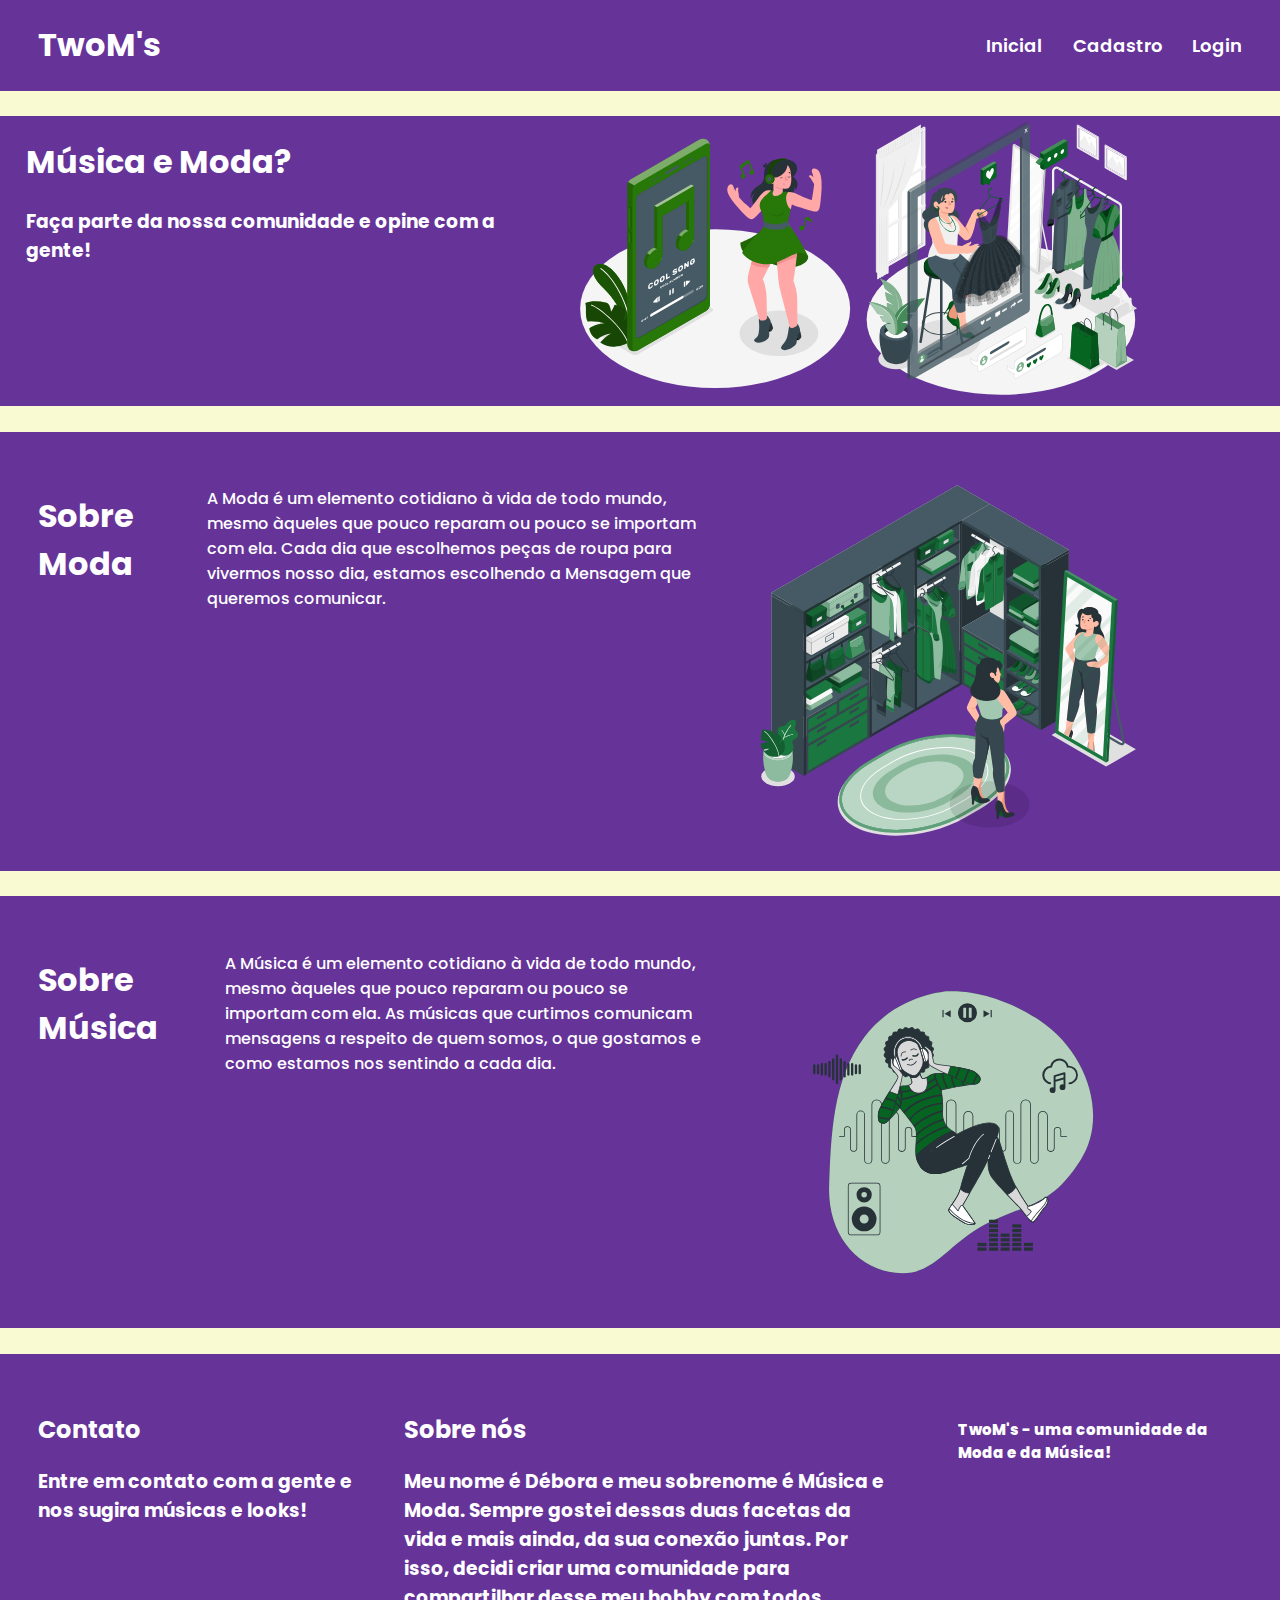
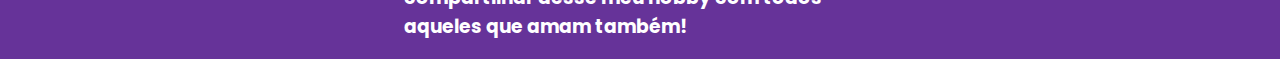
==== index.html @ b6c21a35 "footer etc" ====
<!DOCTYPE html>
<html lang="en">
<head>
    <meta charset="UTF-8">
    <meta http-equiv="X-UA-Compatible" content="IE=edge">
    <meta name="viewport" content="width=device-width, initial-scale=1.0">
    <title>TwoM's - Home</title>
    <link rel="stylesheet" href="style.css">
</head>
<body>
    <div class="header">
        <div class="container">
            <h1 class="nomeProjeto">TwoM's</h1>
            <ul class="navbar">
                <li>
                    <a href="index.html">Inicial</a>
                </li>
                <li>
                    <a href="cadastro.html">Cadastro</a>
                </li>
                <li>
                    <a href="login.html">Login</a>
                </li>
            </ul>
        </div>
    </div>

    <div class="banner">
            <div class="divTexto">
                <h1>Música e Moda? </h1>
                <h3>Faça parte da nossa comunidade e opine com a gente!</h3>
            </div>
            <div class="divImagem">
                <img class="img" src="imagens\Music-amico (1).svg" alt="">
                <img class="img"src="imagens\Fashion blogging-amico (2).svg" alt="">
            </div>
    </div>
    
    <div class="divPrincipalModa">
        <div class="bannerModa">
            <h1 class="titulo">Sobre Moda</h1>
            <p class="texto">
                A Moda é um elemento cotidiano à vida de todo mundo, mesmo àqueles que pouco reparam ou pouco se importam com ela. Cada dia que escolhemos peças de roupa para vivermos nosso dia, estamos escolhendo a Mensagem que queremos comunicar.
            </p>
            <div class="divImagem2">
                <img class="img2"
                src="imagens\Dressing room-amico.svg" alt="">
            </div>
        </div>
    </div>

    <div class="divPrincipalMusica">
        <div class="bannerMusica">
            <h1 class="titulo">Sobre Música</h1>
            <p class="texto">
                A Música é um elemento cotidiano à vida de todo mundo, mesmo àqueles que pouco reparam ou pouco se importam com ela. As músicas que curtimos comunicam mensagens a respeito de quem somos, o que gostamos e como estamos nos sentindo a cada dia.
            </p>
            <div class="divImagem3">
                <img class="img3"
                src="imagens\Music-bro (1).svg"" alt="">
            </div>
        </div>
    </div>

    <footer class="footer">
            <div class="contato">
                <h2>Contato</h2>
                <h3 class="textoContanto">Entre em contato com a gente e nos sugira músicas e looks!</h3>
                <img class="icones"src="https://cdn-icons-png.flaticon.com/512/124/124034.png?w=360" alt="">   
                <img class="icones"src="https://upload.wikimedia.org/wikipedia/commons/thumb/a/a5/Instagram_icon.png/2048px-Instagram_icon.png" alt="">   
            </div>
            <div class="sobreMim">
                <h2>Sobre nós</h2>
                <h3 class="textoSobre">Meu nome é Débora e meu sobrenome é Música e Moda. Sempre gostei dessas duas facetas da vida e mais ainda, da sua conexão juntas. Por isso, decidi criar uma comunidade para compartilhar desse meu hobby com todos aqueles que amam também!</h3>
            </div>
        <h3 class="textoFooter">TwoM's - uma comunidade da Moda e da Música!</h3>
    </footer>
</body>
</html>
---- style.css ----
@import url('https://fonts.googleapis.com/css2?family=Poppins:wght@100&display=swap');

body {
    margin: 0;
    padding: 0;
    box-sizing: border-box;
    text-decoration: none;
    width: 100%;
    font-family: 'Poppins', sans-serif;
    font-weight: 500;
    background-color:lightgoldenrodyellow;
    overflow-x: hidden;
}
.header {
     width: 100%;
     height: 25%;
}
.container {
    background-color: #663399;
    width:100%;
    height:100%;
    display: flex;

}
.header .container {
    justify-content: space-between;
}
.nomeProjeto {
    width: fit-content;
    color: white;
    padding-left: 3%;
}
.navbar {
    color: white;
    display: flex;
    align-items: center;
    justify-content: space-between;
    list-style: none;
    width: 20%;
    padding-right: 3%;
}

li a {
    text-decoration: none;
    font-weight: 600;
    color: white;
    padding: 1%;
    width: 100px;
    margin-right: 2%;
    font-size: 18px;
}

.banner {
    color: white;
    background-color: #663399;
    width: 100%;
    height: 100%;
    margin-top: 2%;
    display: flex;
    align-self: center;
}

.divTexto {
    width: 40%;
    height: 30%;
    margin-left: 2%;
}
.divImagem {
    width: 60%;
    height: 40%;
    margin-left: 6%;
}
.img {
    width: 40%;
    height: 50%;
}
.divPrincipalModa {
    background-color: #663399;
    margin-top: 2%;
}
.bannerModa {
    width: 90%;
    height: 100%;
    color: white;
    margin-left: 3%;
    padding-top: 3%;
    display: flex;
}
.texto {
    text-align: left;
    width: 50%;
}
.divImagem2 {
    width: 50%
}
.img2 {
    width:80% ;
    margin-left: 10%;
}

.divPrincipalMusica {
    background-color: #663399;
    margin-top: 2%;
}
.bannerMusica {
    width: 90%;
    height: 100%;
    color: white;
    margin-left: 3%;
    padding-top: 3%;
    display: flex;
}
.texto {
    text-align: left;
    width: 50%;
}
.divImagem3 {
    width: 50%
}
.img3 {
    width:80% ;
    padding-left: 10%;
}

footer {
    color: white;
    width: 100%;
    height:50%;
    margin-top: 2%;
    background-color: #663399;
    display: flex;
}
.contato {
    width: 40%;
    height: 30%;
    margin-top: 3%;
    margin-left: 3%;
}
.textoContato {
    font-size: 20px;
    margin-left: 5%;
}
.textoFooter {
    color: white;
    font-size: 15px;
    font-weight: 800;
    margin: 5%;
}
.icones {
    width: 12%;
    border-radius: 15%;
    padding-left: 2%;
}

.sobreMim {
    width: 60%;
    height: 30%;
    margin-top: 3%;
    margin-left: 3%;
}
.textoSobre {
    text-align: left;
}

.divChamada {
    
    width: 50%;
    height: 70%;
    padding-left: 3%;
}
.divForms {
    width: 40%;
    height: 70%;
    margin-left: 5%;
    padding-top:5%;
    padding-right: 10%;
    padding-left: 5%;
    padding-bottom: 3%;

}
input {
    font-size: 15px;
    width: 50%;
    height:20%;
    border: #006400 2px solid;
    margin-top: 1%;
}
/*fazer no HTML/JS as verificações de cadastro*/
.btnCadastro {
    font-size: 20px;
    color: white;
    border: #663399 2px solid;
    background-color: #006400;
    margin-top: 2%;
    margin-left: 15%;
    width: 25%;
    height: 30%;
}
.img4 {
    width: 40%;
    height: 80%;
    padding-left: 15%;
}




/*login.html*/
.bannerLogin {
    color: white;
    background-color: #663399;
    width: 100%;
    height: 100%;
    margin-top: 2%;
    display: flex;

}
.divFormsLogin {
    width: 40%;
    height: 70%;
    padding-left: 5%;
    padding-top: 5%;
}
.divChamadaLogin {
    width: 45%;
    height: 70%;
}
.textoCadastro {
    font-size: 25px;
}
.img5 {
    width: 40%;
    height: 80%;
    padding-left: 20%;
}
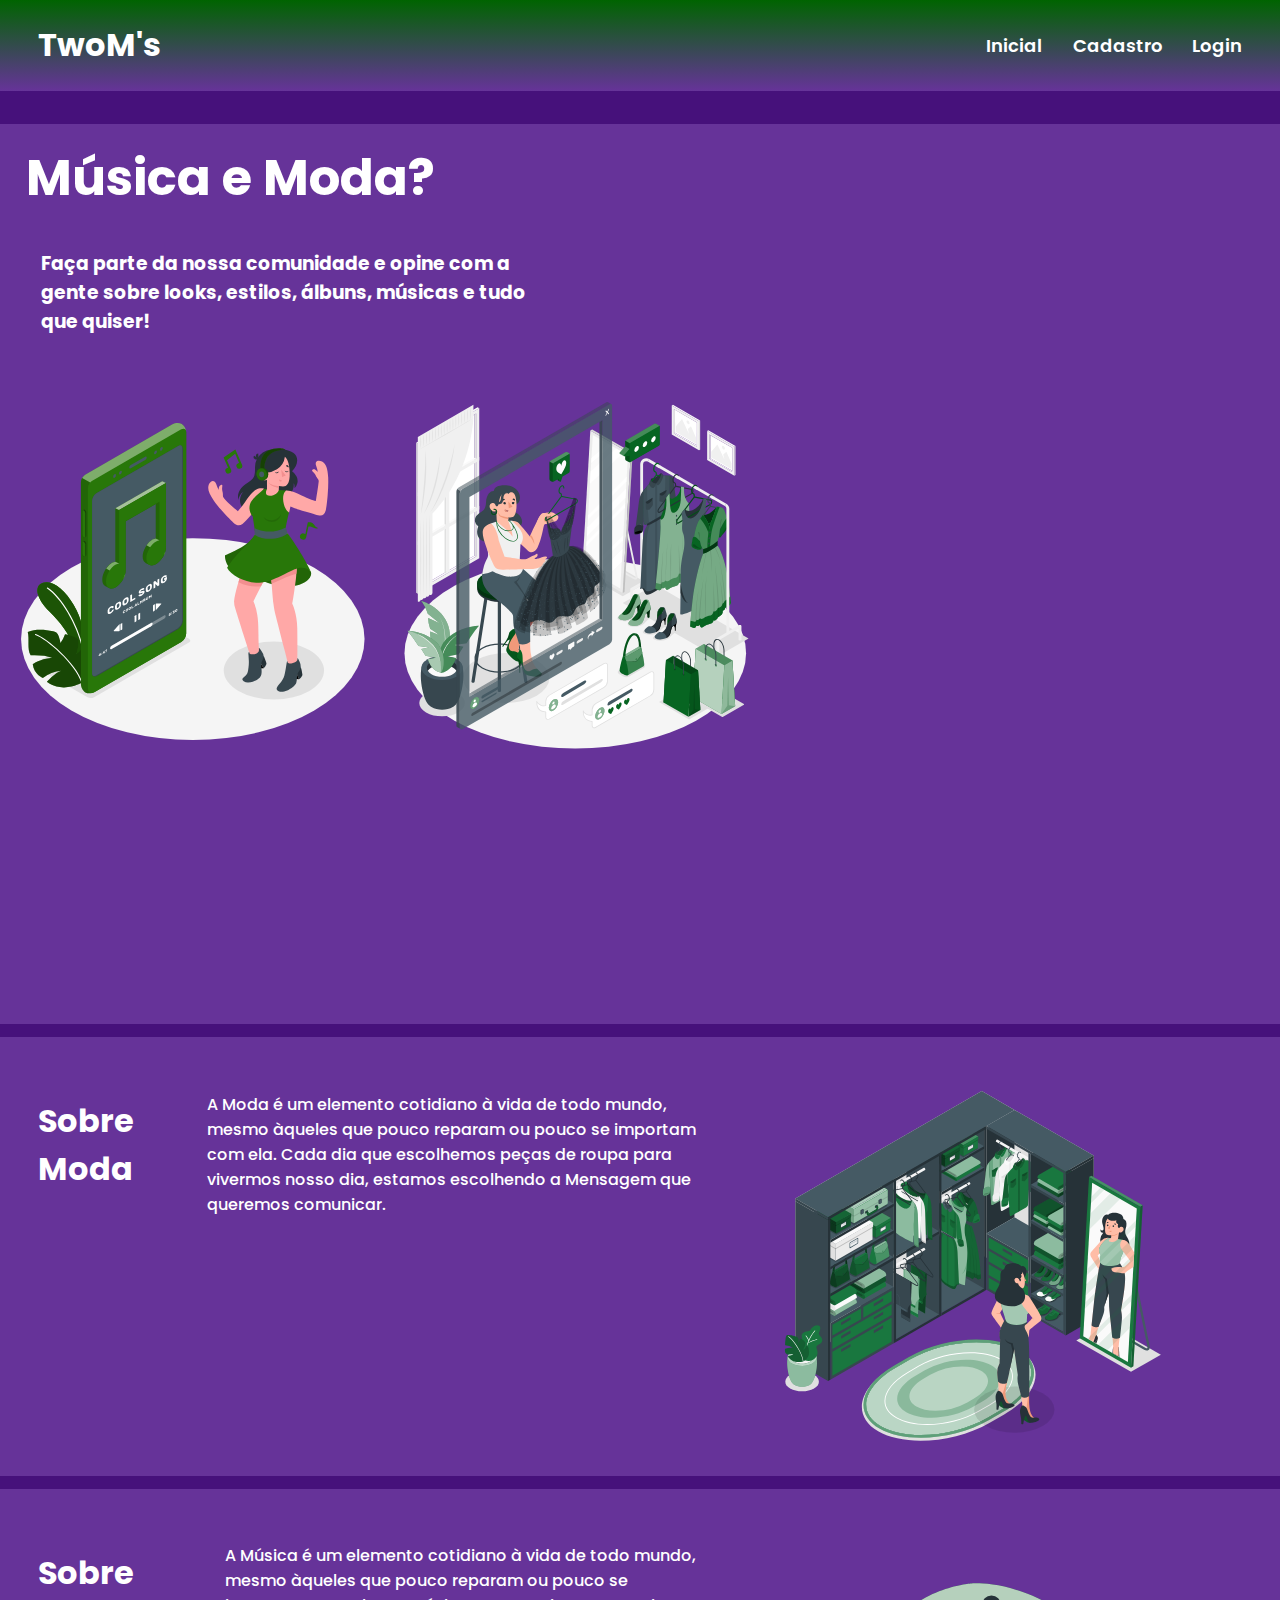
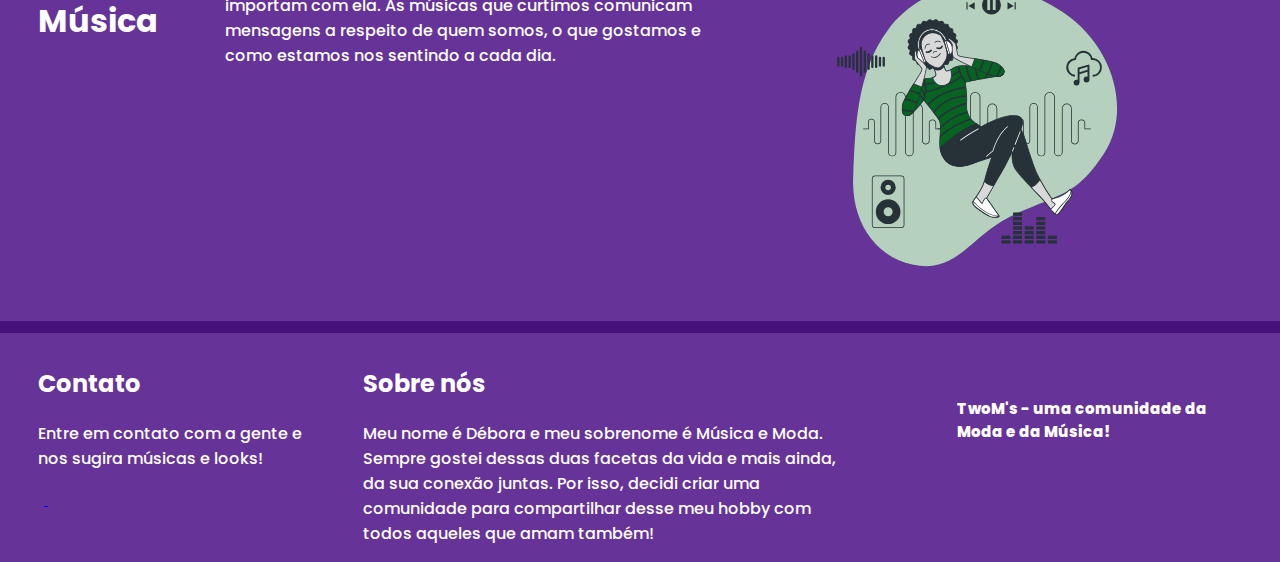
==== commit 71747d51: "alterando estilizações e posicionamentos" ====
--- a/index.html
+++ b/index.html
@@ -27,18 +27,18 @@
 
     <div class="banner">
             <div class="divTexto">
-                <h1>Música e Moda? </h1>
-                <h3>Faça parte da nossa comunidade e opine com a gente!</h3>
+                <h1 class="titulo1">Música e Moda? </h1>
+                <h3>Faça parte da nossa comunidade e opine com a gente sobre looks, estilos, álbuns, músicas e tudo que quiser!</h3>
             </div>
             <div class="divImagem">
                 <img class="img" src="imagens\Music-amico (1).svg" alt="">
-                <img class="img"src="imagens\Fashion blogging-amico (2).svg" alt="">
+                <img class="img"src="imagens\Fashion blogging-amico (2).svg" alt=""> 
             </div>
     </div>
     
     <div class="divPrincipalModa">
         <div class="bannerModa">
-            <h1 class="titulo">Sobre Moda</h1>
+            <h1 class="tituloSobre">Sobre Moda</h1>
             <p class="texto">
                 A Moda é um elemento cotidiano à vida de todo mundo, mesmo àqueles que pouco reparam ou pouco se importam com ela. Cada dia que escolhemos peças de roupa para vivermos nosso dia, estamos escolhendo a Mensagem que queremos comunicar.
             </p>
@@ -51,7 +51,7 @@
 
     <div class="divPrincipalMusica">
         <div class="bannerMusica">
-            <h1 class="titulo">Sobre Música</h1>
+            <h1 class="tituloSobre">Sobre Música</h1>
             <p class="texto">
                 A Música é um elemento cotidiano à vida de todo mundo, mesmo àqueles que pouco reparam ou pouco se importam com ela. As músicas que curtimos comunicam mensagens a respeito de quem somos, o que gostamos e como estamos nos sentindo a cada dia.
             </p>
@@ -65,13 +65,17 @@
     <footer class="footer">
             <div class="contato">
                 <h2>Contato</h2>
-                <h3 class="textoContanto">Entre em contato com a gente e nos sugira músicas e looks!</h3>
-                <img class="icones"src="https://cdn-icons-png.flaticon.com/512/124/124034.png?w=360" alt="">   
+                <p class="textoContanto">Entre em contato com a gente e nos sugira músicas e looks!</p>
+                <a href="https://www.whatsapp.com">
+                    <img class="icones"src="https://cdn-icons-png.flaticon.com/512/124/124034.png?w=360" alt="">
+                </a>   
+                <a href="https://www.instagram.com/">
                 <img class="icones"src="https://upload.wikimedia.org/wikipedia/commons/thumb/a/a5/Instagram_icon.png/2048px-Instagram_icon.png" alt="">   
+                </a>
             </div>
             <div class="sobreMim">
                 <h2>Sobre nós</h2>
-                <h3 class="textoSobre">Meu nome é Débora e meu sobrenome é Música e Moda. Sempre gostei dessas duas facetas da vida e mais ainda, da sua conexão juntas. Por isso, decidi criar uma comunidade para compartilhar desse meu hobby com todos aqueles que amam também!</h3>
+                <p class="textoSobre">Meu nome é Débora e meu sobrenome é Música e Moda. Sempre gostei dessas duas facetas da vida e mais ainda, da sua conexão juntas. Por isso, decidi criar uma comunidade para compartilhar desse meu hobby com todos aqueles que amam também!</p>
             </div>
         <h3 class="textoFooter">TwoM's - uma comunidade da Moda e da Música!</h3>
     </footer>
--- a/style.css
+++ b/style.css
@@ -8,7 +8,7 @@
     width: 100%;
     font-family: 'Poppins', sans-serif;
     font-weight: 500;
-    background-color:lightgoldenrodyellow;
+    background-color:#46117b;
     overflow-x: hidden;
 }
 .header {
@@ -16,7 +16,7 @@
      height: 25%;
 }
 .container {
-    background-color: #663399;
+    background:linear-gradient(#006400,#663399 );
     width:100%;
     height:100%;
     display: flex;
@@ -54,29 +54,33 @@
     color: white;
     background-color: #663399;
     width: 100%;
-    height: 100%;
-    margin-top: 2%;
-    display: flex;
-    align-self: center;
+    height: 100vh;
 }
 
 .divTexto {
     width: 40%;
     height: 30%;
     margin-left: 2%;
+}
+.titulo1 {
+    font-size: 50px;
+    padding-top:3% ;
+}
+h3 {
+    padding-left: 3%;
 }
 .divImagem {
     width: 60%;
     height: 40%;
-    margin-left: 6%;
+    display: flex;
 }
 .img {
-    width: 40%;
-    height: 50%;
+    width: 40vw;
+    height: 40vh;
 }
 .divPrincipalModa {
     background-color: #663399;
-    margin-top: 2%;
+    margin-top: 1%;
 }
 .bannerModa {
     width: 90%;
@@ -95,12 +99,12 @@
 }
 .img2 {
     width:80% ;
-    margin-left: 10%;
+    margin-left: 15%;
 }
 
 .divPrincipalMusica {
     background-color: #663399;
-    margin-top: 2%;
+    margin-top: 1%;
 }
 .bannerMusica {
     width: 90%;
@@ -119,21 +123,21 @@
 }
 .img3 {
     width:80% ;
-    padding-left: 10%;
+    padding-left: 15%;
 }
 
 footer {
     color: white;
     width: 100%;
-    height:50%;
-    margin-top: 2%;
+    height:20%;
+    margin-top: 1%;
     background-color: #663399;
     display: flex;
 }
 .contato {
-    width: 40%;
-    height: 30%;
-    margin-top: 3%;
+    width: 35%;
+    height:20%;
+    margin-top: 1%;
     margin-left: 3%;
 }
 .textoContato {
@@ -147,19 +151,28 @@
     margin: 5%;
 }
 .icones {
-    width: 12%;
+    width: 5%;
     border-radius: 15%;
     padding-left: 2%;
 }
 
 .sobreMim {
     width: 60%;
-    height: 30%;
-    margin-top: 3%;
+    height: 20%;
+    margin-top: 1%;
     margin-left: 3%;
 }
 .textoSobre {
     text-align: left;
+}
+
+.bannerCadastro {
+    color: white;
+    background-color: #663399;
+    width: 100%;
+    height: 100%;
+    display: flex;
+    margin-top: 2%;
 }
 
 .divChamada {
@@ -197,7 +210,7 @@
     height: 30%;
 }
 .img4 {
-    width: 40%;
+    width: 50%;
     height: 80%;
     padding-left: 15%;
 }
@@ -213,16 +226,42 @@
     height: 100%;
     margin-top: 2%;
     display: flex;
-
+    align-items: center;
+
+}
+.divLogin {
+    margin-left: 20%;
+    margin-top: 0;
+}
+.imgForms {
+    display: flex;
 }
 .divFormsLogin {
     width: 40%;
     height: 70%;
-    padding-left: 5%;
-    padding-top: 5%;
-}
-.divChamadaLogin {
-    width: 45%;
+    padding-top: 3%;
+    padding-bottom: 3%;
+}
+.inLogin {
+    font-size: 15px;
+    width: 50%;
+    height:10%;
+    border: #006400 2px solid;
+    margin-top: 1%;
+}
+.btnLogin {
+    font-size: 20px;
+    color: white;
+    border: #663399 2px solid;
+    background-color: #006400;
+    margin-top: 2%;
+    margin-left: 15%;
+    width: 20%;
+    height: 10%;
+}
+
+.divLogin {
+    width: 70%;
     height: 70%;
 }
 .textoCadastro {
@@ -231,5 +270,4 @@
 .img5 {
     width: 40%;
     height: 80%;
-    padding-left: 20%;
-}+}
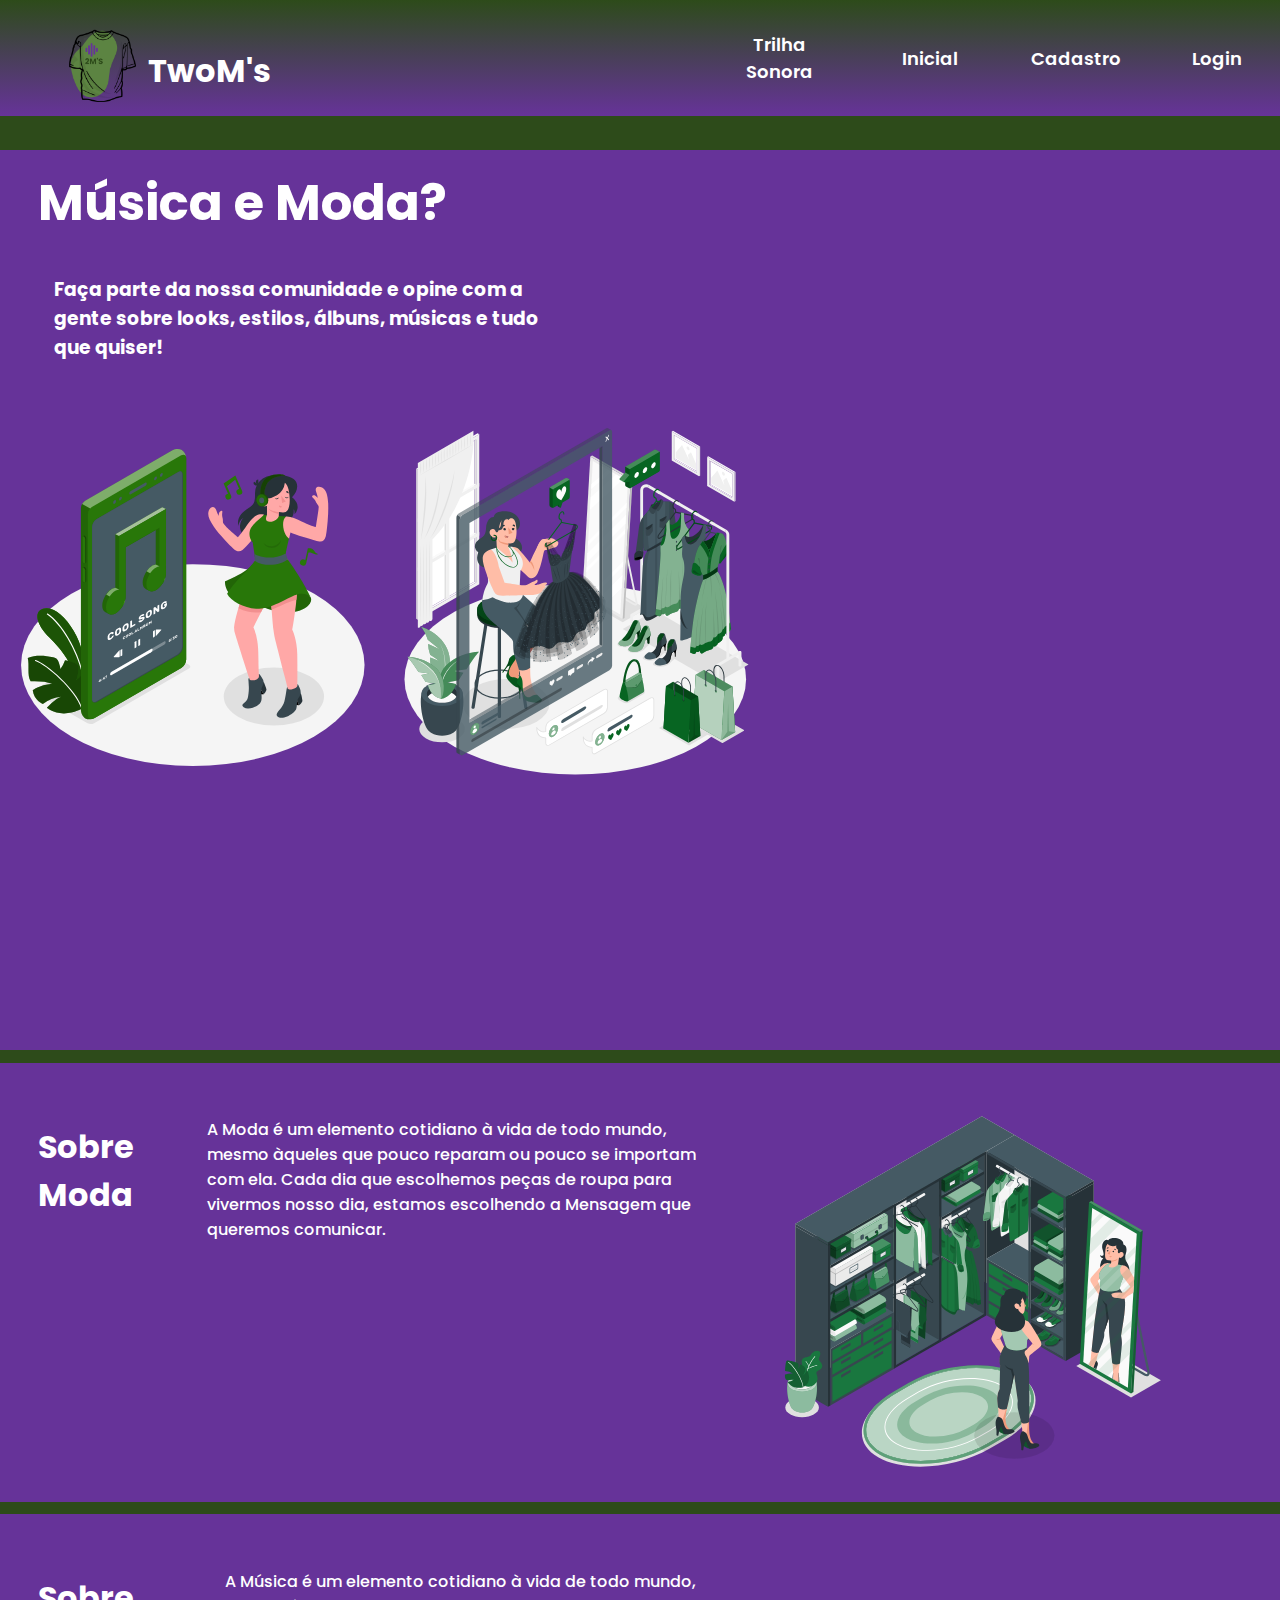
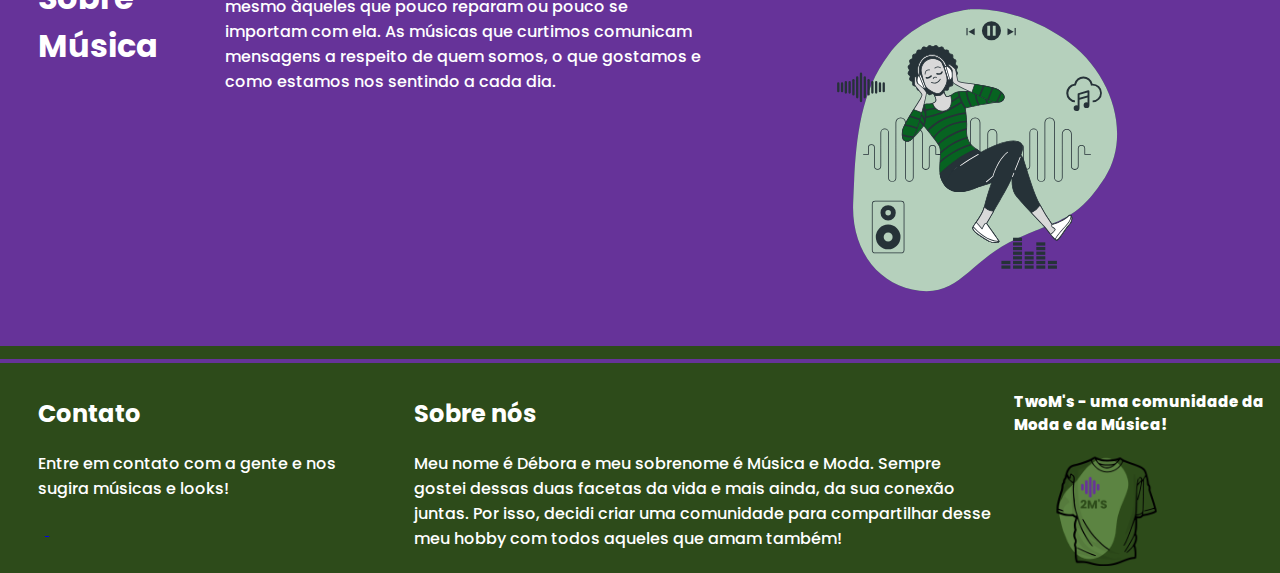
==== commit 8804518b: "trilha, logo, footer, cadastro" ====
--- a/index.html
+++ b/index.html
@@ -6,12 +6,20 @@
     <meta name="viewport" content="width=device-width, initial-scale=1.0">
     <title>TwoM's - Home</title>
     <link rel="stylesheet" href="style.css">
+    <link rel="stylesheet" href="function.js">
 </head>
 <body>
     <div class="header">
         <div class="container">
-            <h1 class="nomeProjeto">TwoM's</h1>
+            <div class="divLogo">
+                <img class="logo1" src="imagens\logotipo.png" alt="">
+                <h1 class="nomeProjeto">TwoM's</h1>
+            </div>
             <ul class="navbar">
+                <li>
+                    <button class="btnTrilha" onclick="tocar()">Trilha Sonora</button>
+                    <audio src="https://www.youtube.com/watch?v=NG2zyeVRcbs" id="theclimb" preload></audio>
+                </li>
                 <li>
                     <a href="index.html">Inicial</a>
                 </li>
@@ -77,7 +85,11 @@
                 <h2>Sobre nós</h2>
                 <p class="textoSobre">Meu nome é Débora e meu sobrenome é Música e Moda. Sempre gostei dessas duas facetas da vida e mais ainda, da sua conexão juntas. Por isso, decidi criar uma comunidade para compartilhar desse meu hobby com todos aqueles que amam também!</p>
             </div>
-        <h3 class="textoFooter">TwoM's - uma comunidade da Moda e da Música!</h3>
+        <div class="identidade">
+            <h3 class="textoFooter">TwoM's - uma comunidade da Moda e da Música!</h3>
+            <img class="logo2"src="imagens\logotipo.png" alt="">
+        </div>
+            
     </footer>
 </body>
 </html>--- a/style.css
+++ b/style.css
@@ -8,7 +8,7 @@
     width: 100%;
     font-family: 'Poppins', sans-serif;
     font-weight: 500;
-    background-color:#46117b;
+    background-color:#2D4B1A;
     overflow-x: hidden;
 }
 .header {
@@ -16,19 +16,31 @@
      height: 25%;
 }
 .container {
-    background:linear-gradient(#006400,#663399 );
+    background:linear-gradient(#2D4B1A,#663399 );
     width:100%;
     height:100%;
     display: flex;
-
+    align-items: center;
+}
+.divLogo {
+    width: 30%;
+    height: 10%;
+    margin-top: 2%;
+    padding-left: 5%;
+    display: flex;
+}
+.logo1 {
+    width: 20%;
+    height: 30%;
+    border-radius: 30%;
+}
+.nomeProjeto {
+    width: fit-content;
+    padding-left: 2%;
+    color: white;
 }
 .header .container {
     justify-content: space-between;
-}
-.nomeProjeto {
-    width: fit-content;
-    color: white;
-    padding-left: 3%;
 }
 .navbar {
     color: white;
@@ -36,7 +48,7 @@
     align-items: center;
     justify-content: space-between;
     list-style: none;
-    width: 20%;
+    width: 40%;
     padding-right: 3%;
 }
 
@@ -49,18 +61,31 @@
     margin-right: 2%;
     font-size: 18px;
 }
+.btnTrilha {
+    background-color: #2d4b1a00;
+    font-family: 'poppins';
+    font-weight: 600;
+    color: white;
+    border: none;
+    text-decoration: none;
+    padding: 1%;
+    width: 100px;
+    margin-right: 2%;
+    font-size: 18px;
+}
 
 .banner {
     color: white;
     background-color: #663399;
     width: 100%;
     height: 100vh;
+
 }
 
 .divTexto {
     width: 40%;
     height: 30%;
-    margin-left: 2%;
+    padding-left: 3%;
 }
 .titulo1 {
     font-size: 50px;
@@ -131,7 +156,8 @@
     width: 100%;
     height:20%;
     margin-top: 1%;
-    background-color: #663399;
+    background-color: #2D4B1A;
+    border-top: #663399 4px solid;
     display: flex;
 }
 .contato {
@@ -165,6 +191,18 @@
 .textoSobre {
     text-align: left;
 }
+.identidade {
+    margin-top: 1%;
+    width: 30%;
+    height: 20%;
+}
+.logo2 {
+    width: 40%;
+    height: 30%;
+    padding-left: 20%;
+    border-radius: 30px;
+}
+/*Cadastro.html*/
 
 .bannerCadastro {
     color: white;
@@ -175,45 +213,30 @@
     margin-top: 2%;
 }
 
-.divChamada {
-    
-    width: 50%;
-    height: 70%;
-    padding-left: 3%;
-}
-.divForms {
-    width: 40%;
-    height: 70%;
-    margin-left: 5%;
-    padding-top:5%;
-    padding-right: 10%;
-    padding-left: 5%;
-    padding-bottom: 3%;
-
-}
-input {
-    font-size: 15px;
-    width: 50%;
-    height:20%;
-    border: #006400 2px solid;
-    margin-top: 1%;
-}
+.divCadastro {
+    margin-left: 20%;
+    margin-top: 0;
+}
+
+.img4 {
+    width: 30%;
+    height: 50%;
+    padding-left: 10%;
+}
+
+
 /*fazer no HTML/JS as verificações de cadastro*/
 .btnCadastro {
     font-size: 20px;
     color: white;
     border: #663399 2px solid;
-    background-color: #006400;
+    background-color: #2D4B1A;
     margin-top: 2%;
     margin-left: 15%;
     width: 25%;
     height: 30%;
 }
-.img4 {
-    width: 50%;
-    height: 80%;
-    padding-left: 15%;
-}
+
 
 
 
@@ -246,14 +269,14 @@
     font-size: 15px;
     width: 50%;
     height:10%;
-    border: #006400 2px solid;
-    margin-top: 1%;
-}
-.btnLogin {
+    border: #2D4B1A 2px solid;
+    margin-top: 1%;
+}
+.btnLoginCadastro {
     font-size: 20px;
     color: white;
     border: #663399 2px solid;
-    background-color: #006400;
+    background-color: #2D4B1A;
     margin-top: 2%;
     margin-left: 15%;
     width: 20%;
@@ -265,7 +288,7 @@
     height: 70%;
 }
 .textoCadastro {
-    font-size: 25px;
+    font-size: 20px;
 }
 .img5 {
     width: 40%;
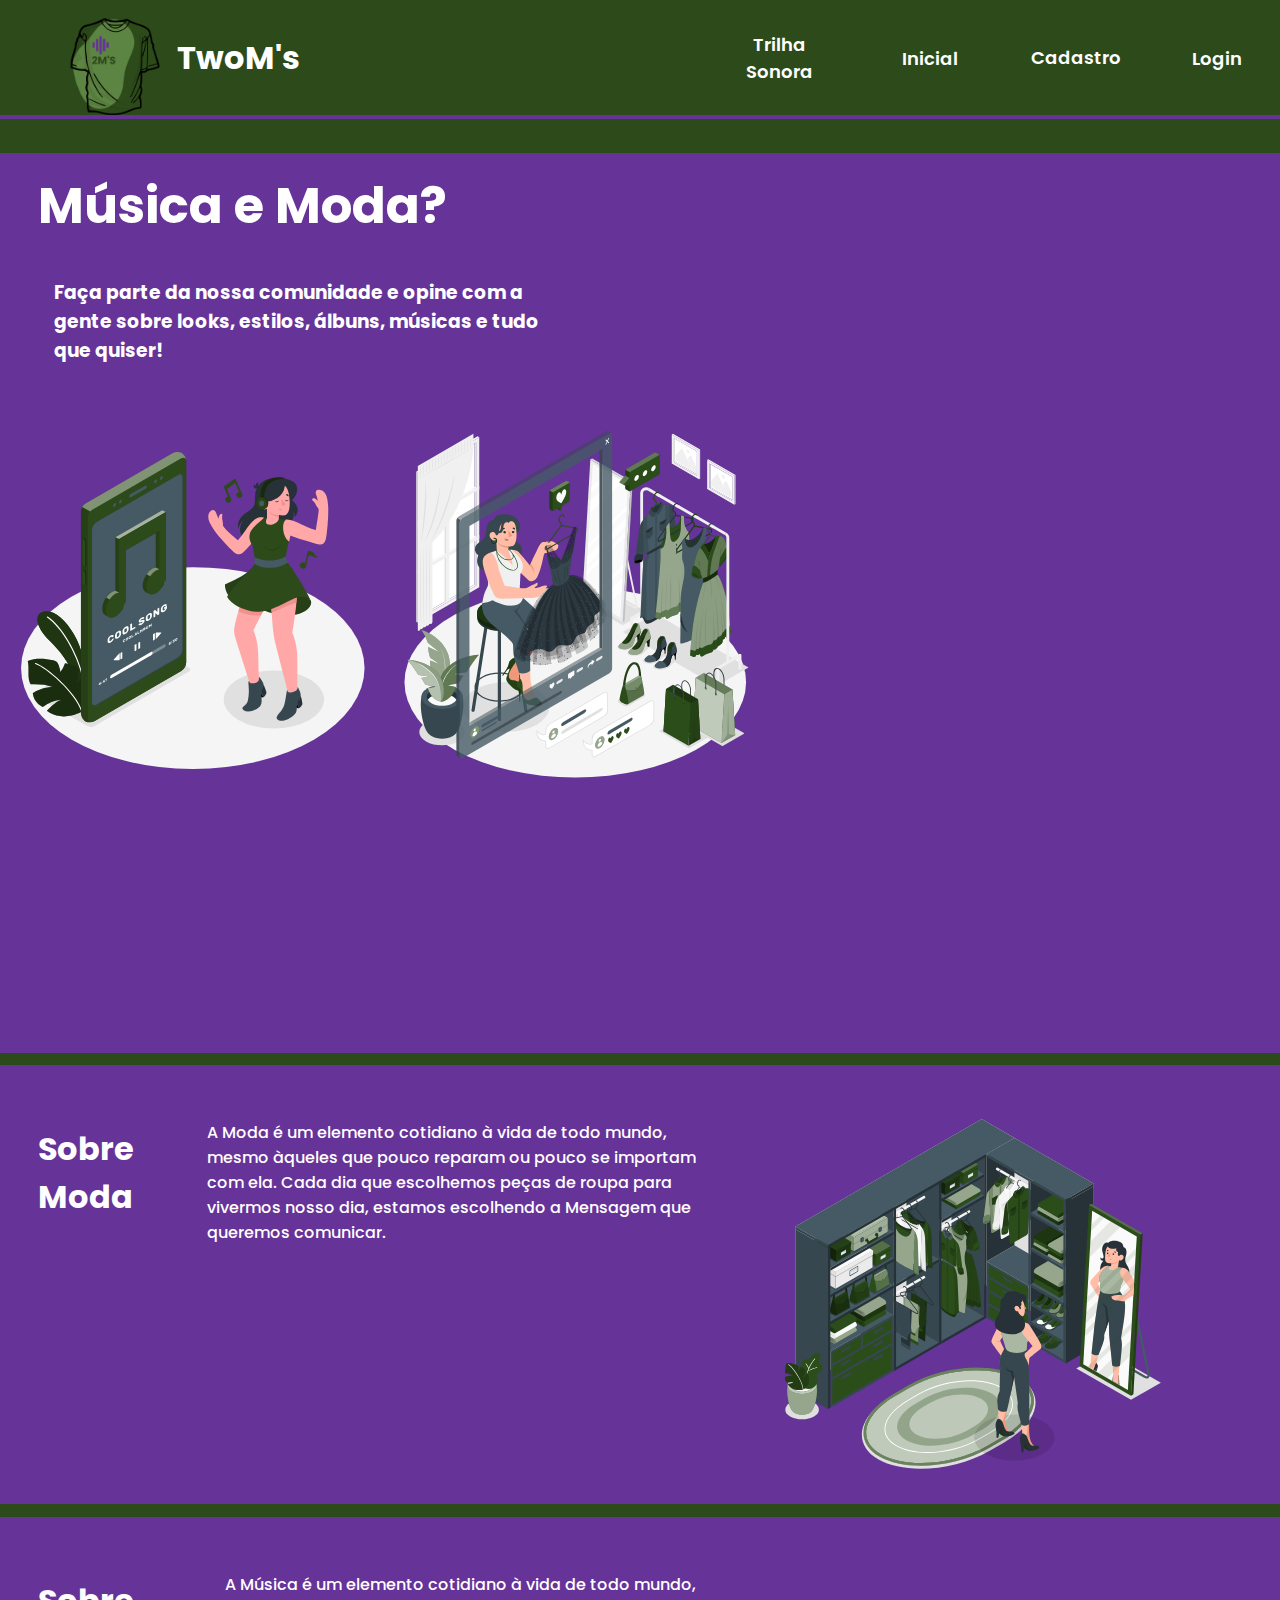
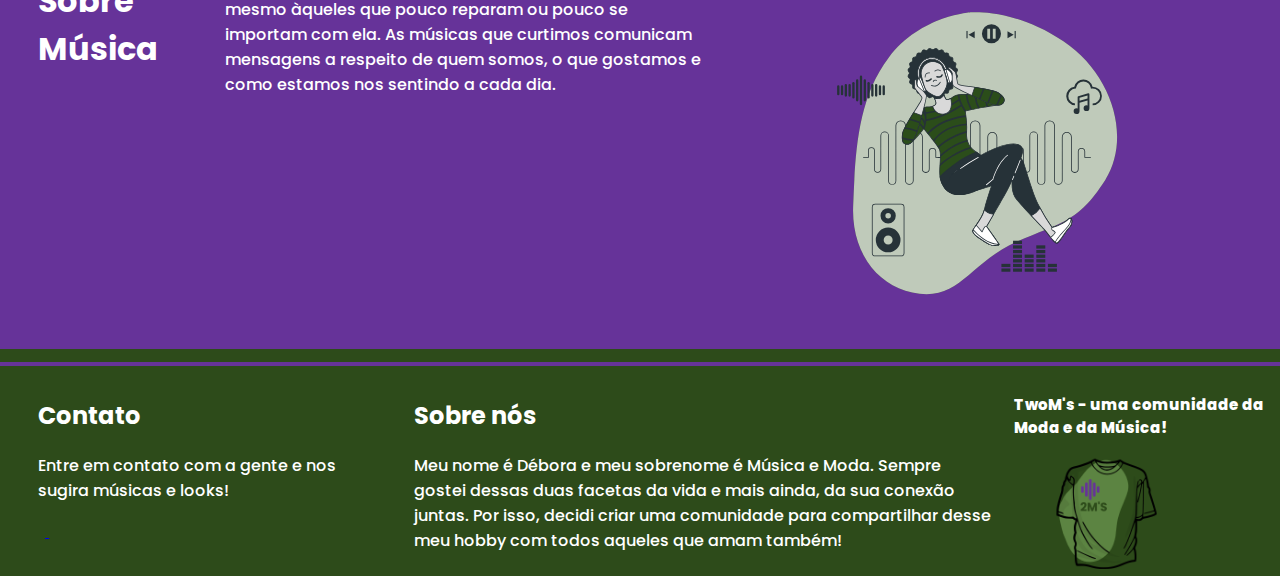
==== commit 3d1b77a1: "cores das imagens, footer" ====
--- a/index.html
+++ b/index.html
@@ -39,8 +39,8 @@
                 <h3>Faça parte da nossa comunidade e opine com a gente sobre looks, estilos, álbuns, músicas e tudo que quiser!</h3>
             </div>
             <div class="divImagem">
-                <img class="img" src="imagens\Music-amico (1).svg" alt="">
-                <img class="img"src="imagens\Fashion blogging-amico (2).svg" alt=""> 
+                <img class="img" src="imagens\Music-amico.svg" alt="">
+                <img class="img"src="imagens\Fashion blogging-amico.svg" alt=""> 
             </div>
     </div>
     
@@ -65,7 +65,7 @@
             </p>
             <div class="divImagem3">
                 <img class="img3"
-                src="imagens\Music-bro (1).svg"" alt="">
+                src="imagens\Music-bro.svg"" alt="">
             </div>
         </div>
     </div>
@@ -91,5 +91,13 @@
         </div>
             
     </footer>
+
+ <script>
+     function tocar () {
+         const audio = document.getElementById('theclimb');
+         audio.play();
+     }
+
+ </script>
 </body>
 </html>--- a/style.css
+++ b/style.css
@@ -16,16 +16,17 @@
      height: 25%;
 }
 .container {
-    background:linear-gradient(#2D4B1A,#663399 );
+    background-color: #2D4B1A;
     width:100%;
     height:100%;
     display: flex;
     align-items: center;
+    border-bottom: #663399 4px solid;
 }
 .divLogo {
-    width: 30%;
+    width: 40%;
     height: 10%;
-    margin-top: 2%;
+    margin-top: 1%;
     padding-left: 5%;
     display: flex;
 }
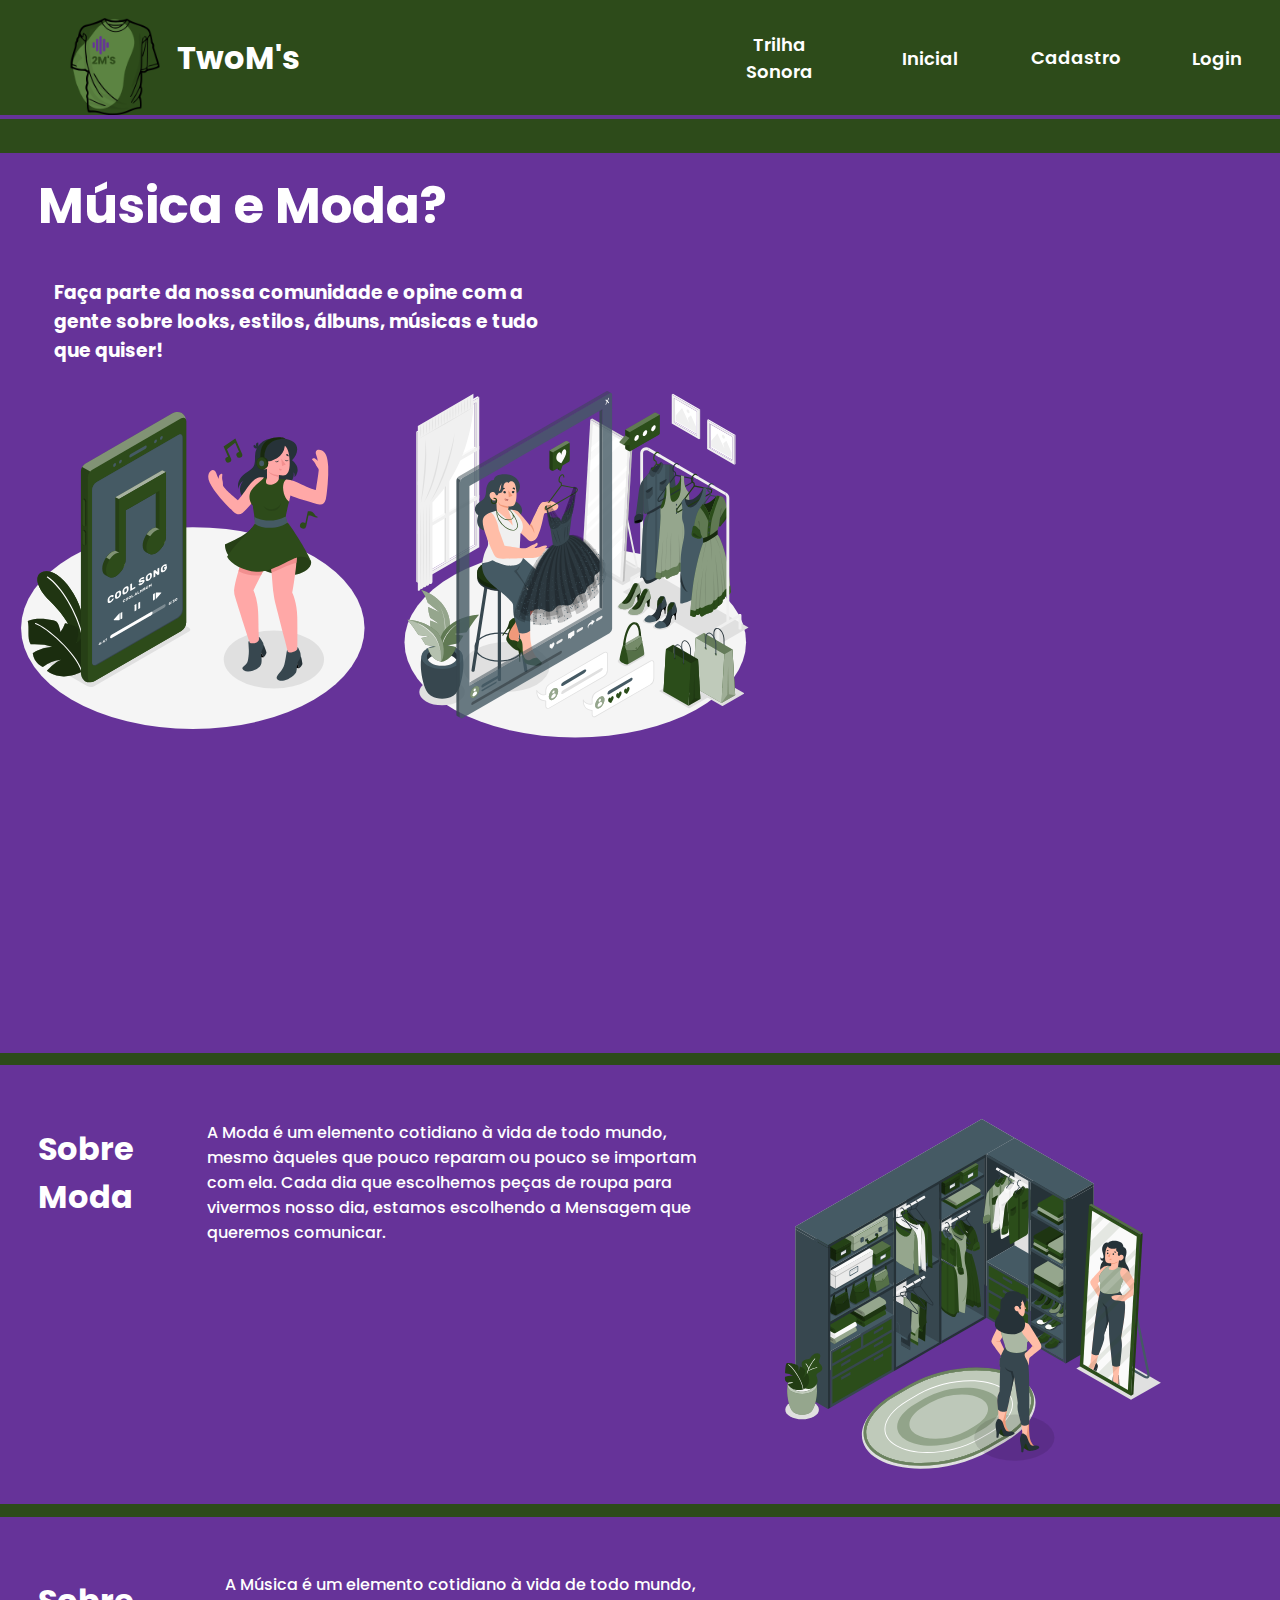
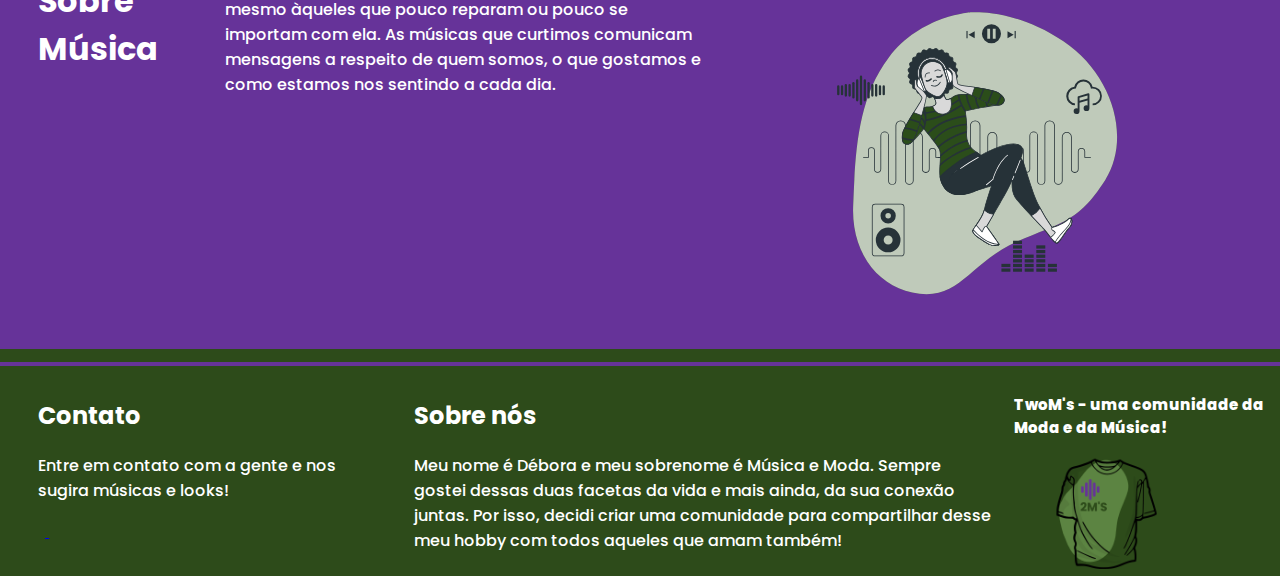
==== commit cd426a2f: "links de música do spotify" ====
--- a/index.html
+++ b/index.html
@@ -18,7 +18,7 @@
             <ul class="navbar">
                 <li>
                     <button class="btnTrilha" onclick="tocar()">Trilha Sonora</button>
-                    <audio src="https://www.youtube.com/watch?v=NG2zyeVRcbs" id="theclimb" preload></audio>
+                    
                 </li>
                 <li>
                     <a href="index.html">Inicial</a>
@@ -34,6 +34,7 @@
     </div>
 
     <div class="banner">
+        <div class="textoImgHome">
             <div class="divTexto">
                 <h1 class="titulo1">Música e Moda? </h1>
                 <h3>Faça parte da nossa comunidade e opine com a gente sobre looks, estilos, álbuns, músicas e tudo que quiser!</h3>
@@ -41,6 +42,12 @@
             <div class="divImagem">
                 <img class="img" src="imagens\Music-amico.svg" alt="">
                 <img class="img"src="imagens\Fashion blogging-amico.svg" alt=""> 
+            </div>
+        </div>
+            <div class="divSongsHome">
+                <iframe class="songsHome"style="border-radius:12px" src="https://open.spotify.com/embed/track/4n7jnSxVLd8QioibtTDBDq?utm_source=generator&theme=0" width="40%" height="80" frameBorder="0" allowfullscreen="" allow="autoplay; clipboard-write; encrypted-media; fullscreen; picture-in-picture"></iframe>
+                <iframe class="songsHome"style="border-radius:12px" src="https://open.spotify.com/embed/track/661Ns9G25zHdih4qVshBO7?utm_source=generator&theme=0" width="40%" height="80" frameBorder="0" allowfullscreen="" allow="autoplay; clipboard-write; encrypted-media; fullscreen; picture-in-picture"></iframe>
+                <iframe class="songsHome"style="border-radius:12px" src="https://open.spotify.com/embed/track/2WnAKZefdRHxtBEkRjFOHC?utm_source=generator&theme=0" width="40%" height="80" frameBorder="0" allowfullscreen="" allow="autoplay; clipboard-write; encrypted-media; fullscreen; picture-in-picture"></iframe>
             </div>
     </div>
     
--- a/style.css
+++ b/style.css
@@ -82,7 +82,9 @@
     height: 100vh;
 
 }
-
+.textoImgHome {
+    display: block;
+}
 .divTexto {
     width: 40%;
     height: 30%;
@@ -104,6 +106,18 @@
     width: 40vw;
     height: 40vh;
 }
+.divSongsHome {
+    width: 40%;
+}
+.songsHome {
+    width: 40%;
+    padding-top: 3%;
+    padding-left: 5%;
+}
+
+
+
+/*SOBRE MODA E SOBRE MÚSICA*/
 .divPrincipalModa {
     background-color: #663399;
     margin-top: 1%;
@@ -238,10 +252,6 @@
     height: 30%;
 }
 
-
-
-
-
 /*login.html*/
 .bannerLogin {
     color: white;
@@ -295,3 +305,150 @@
     width: 40%;
     height: 80%;
 }
+
+
+
+/*INTERACOES.HTML*/
+.bannerInteracoes {
+    width: 100%;
+    height: 100%;
+}
+.selConta {
+    font-family: 'Poppins';
+    text-decoration: none;
+    border: none;
+    background-color: #2d4b1a00;
+    font-weight: 600;
+    color: white;
+    font-size: 18px;
+}
+.optConta {
+    color:#2D4B1A;
+    font-weight: 600;
+}
+.divOpcoes {
+    display: flex;
+    width: 30%;
+    height: 40%;
+    padding-left: 3%;
+    display: flex;
+    align-items: center;
+
+}
+.imgOpcoes {
+    background-color: #663399;
+    width: 200px;
+    height: 200px;
+    margin-top: 5%;
+    margin-left: 5%;
+}
+.divPosts {
+    background-color: #663399;
+    width: 65%;
+    height: 70vh;
+    margin-top: 1%;
+    margin-left: 18%;
+    margin-bottom: 5%;
+    display: flex;
+}
+.tituloPosts {
+    color: white;
+    font-weight: 600;
+    padding-left: 3%;
+    width: fit-content;
+    height: 5%;
+}
+.textoPosts {
+    width: 100%;
+    color: white;
+    padding-left: 3%;
+}
+.textareaPost {
+    width: 60%;
+    height: 40vh;
+    margin-left: 3%;
+    font-size: 15px;
+    padding:1%;
+    border: #2D4B1A 4px solid;
+
+}
+.btnPublicar {
+    width: 30%;
+    height: 10%;
+    margin-left: 10%;
+    background-color: #2D4B1A;
+    color: white;
+    font-size: 20px;
+    font-weight: 600;
+    border: #663399 2px solid;
+}
+.imgPost {
+   padding-left: 50%;
+    width: 30vw;
+    height: 50vh;
+}
+.bannerEnq {
+    width: 100%;
+    height: 100%;
+}
+.divEnq { 
+    background-color: #663399;
+    width: 65%;
+    height: 70vh;
+    margin-top: 1%;
+    margin-left: 18%;
+    margin-bottom: 5%;
+    display: flex;
+}
+.tituloEnq {
+    color: white;
+    font-weight: 600;
+    padding-left: 3%;
+}
+.enq1 {
+    background-color:antiquewhite ;
+    width: 70%;
+    margin-left: 3%;
+    display: flex;
+}
+.imgPerguntaEnq1 {
+    flex-direction: column;
+}
+.imgEnq1 {
+    width: 40%;
+    height: 35vh;
+    padding-top: 2%;
+    padding-left: 3%;
+    border-radius: 5%;
+}
+.perguntaEnq1 {
+    width: 50%;
+    height: 5%;
+    font-size: 15px;
+    padding-left: 1%;
+    margin-top: 3%;
+}
+.opcoesEnq1 {
+    margin-left: 5%;
+    padding-top: 3%;
+    display: flex;
+    flex-direction: column;
+}
+.songs {
+    width: 40%;
+    flex-direction: column;
+    
+}
+.selEnq1 {
+    margin-top: 30%;
+    margin-right: 50%;
+    width: 60%;
+    height: 8%;
+}
+.capasEnq {
+    width: 40%;
+
+}
+li {
+    font-weight: 600;
+}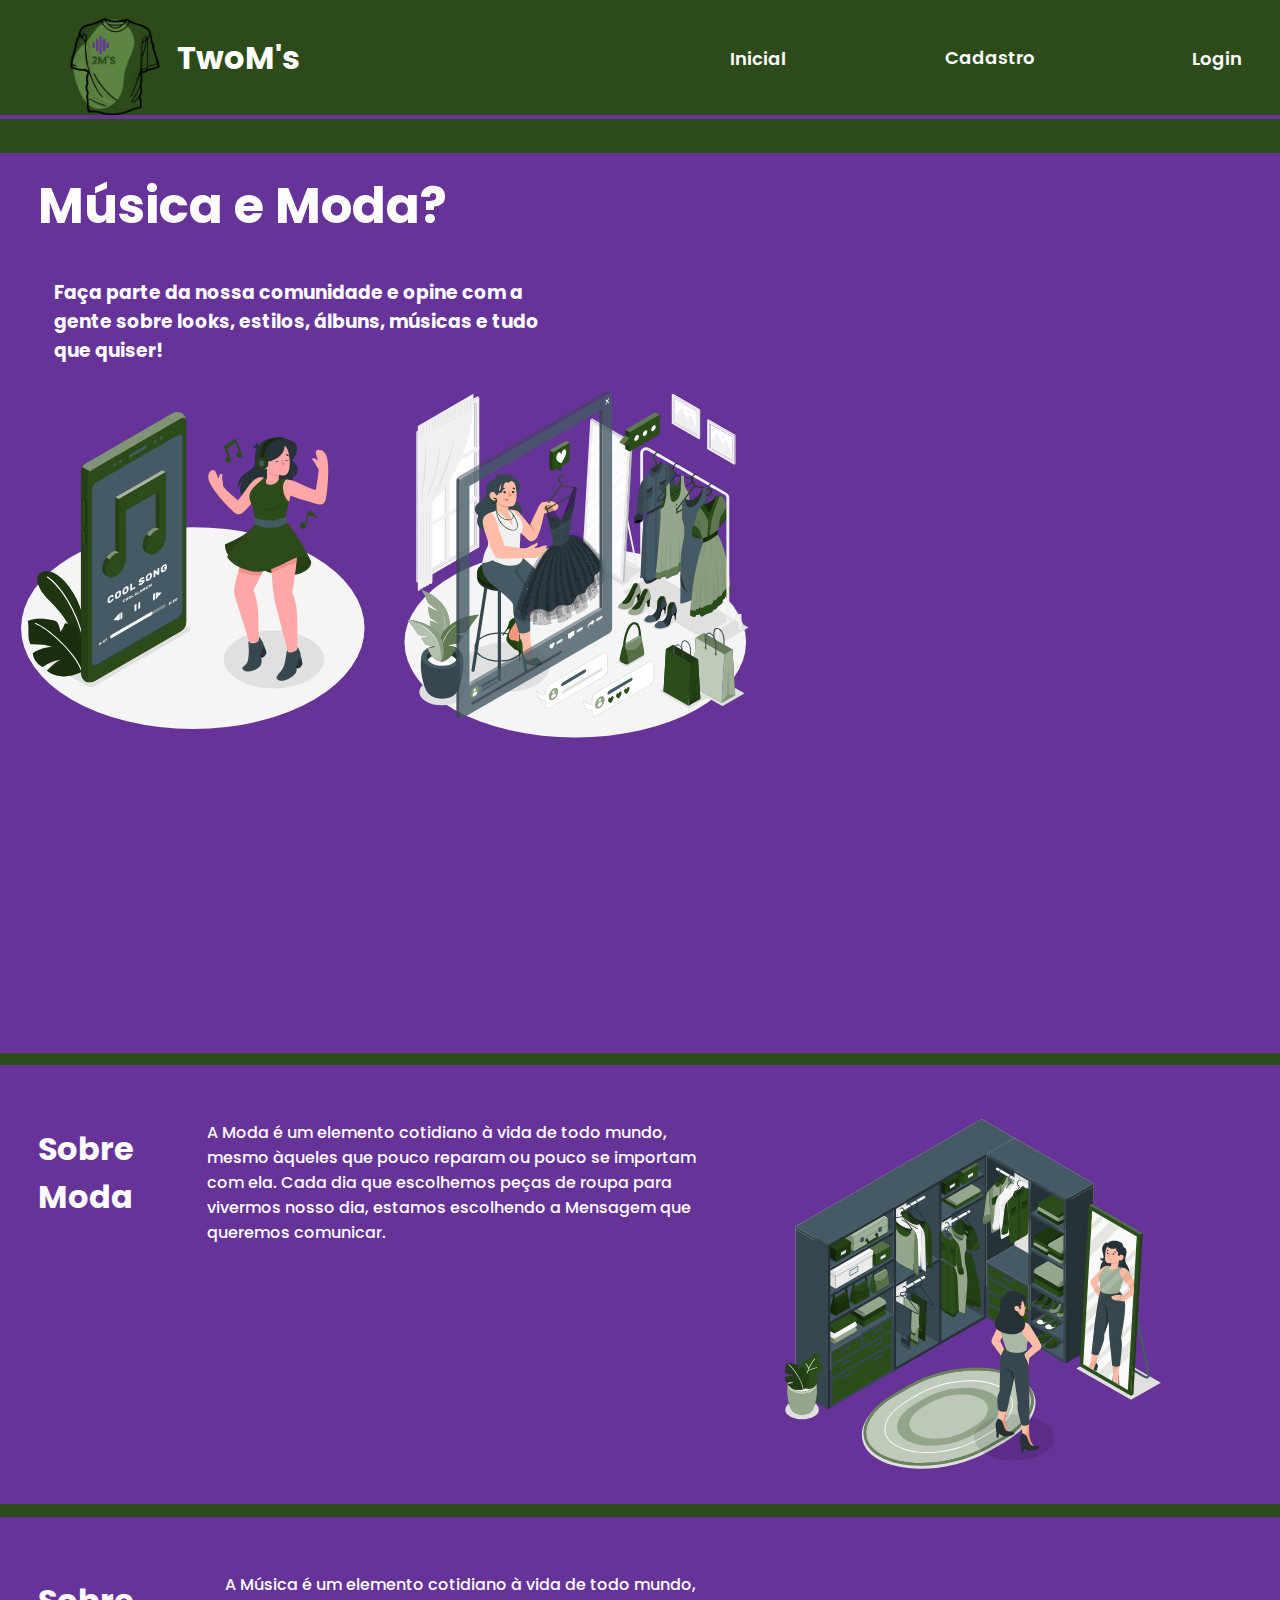
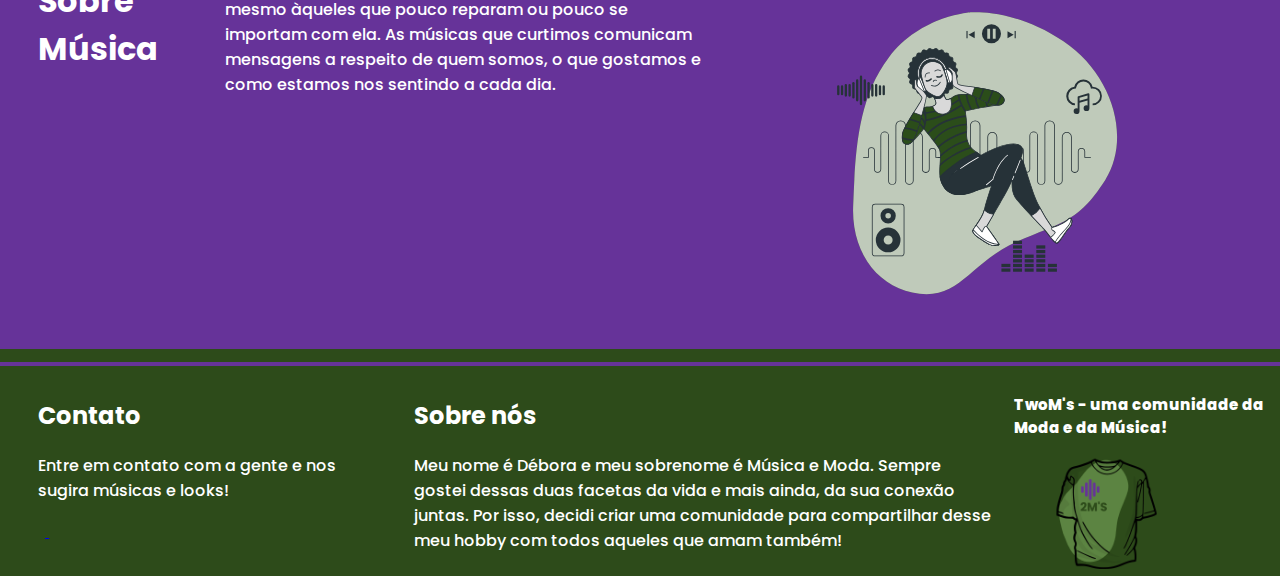
==== commit 5cf0b55c: "corrigindo selects na página" ====
--- a/index.html
+++ b/index.html
@@ -16,10 +16,6 @@
                 <h1 class="nomeProjeto">TwoM's</h1>
             </div>
             <ul class="navbar">
-                <li>
-                    <button class="btnTrilha" onclick="tocar()">Trilha Sonora</button>
-                    
-                </li>
                 <li>
                     <a href="index.html">Inicial</a>
                 </li>
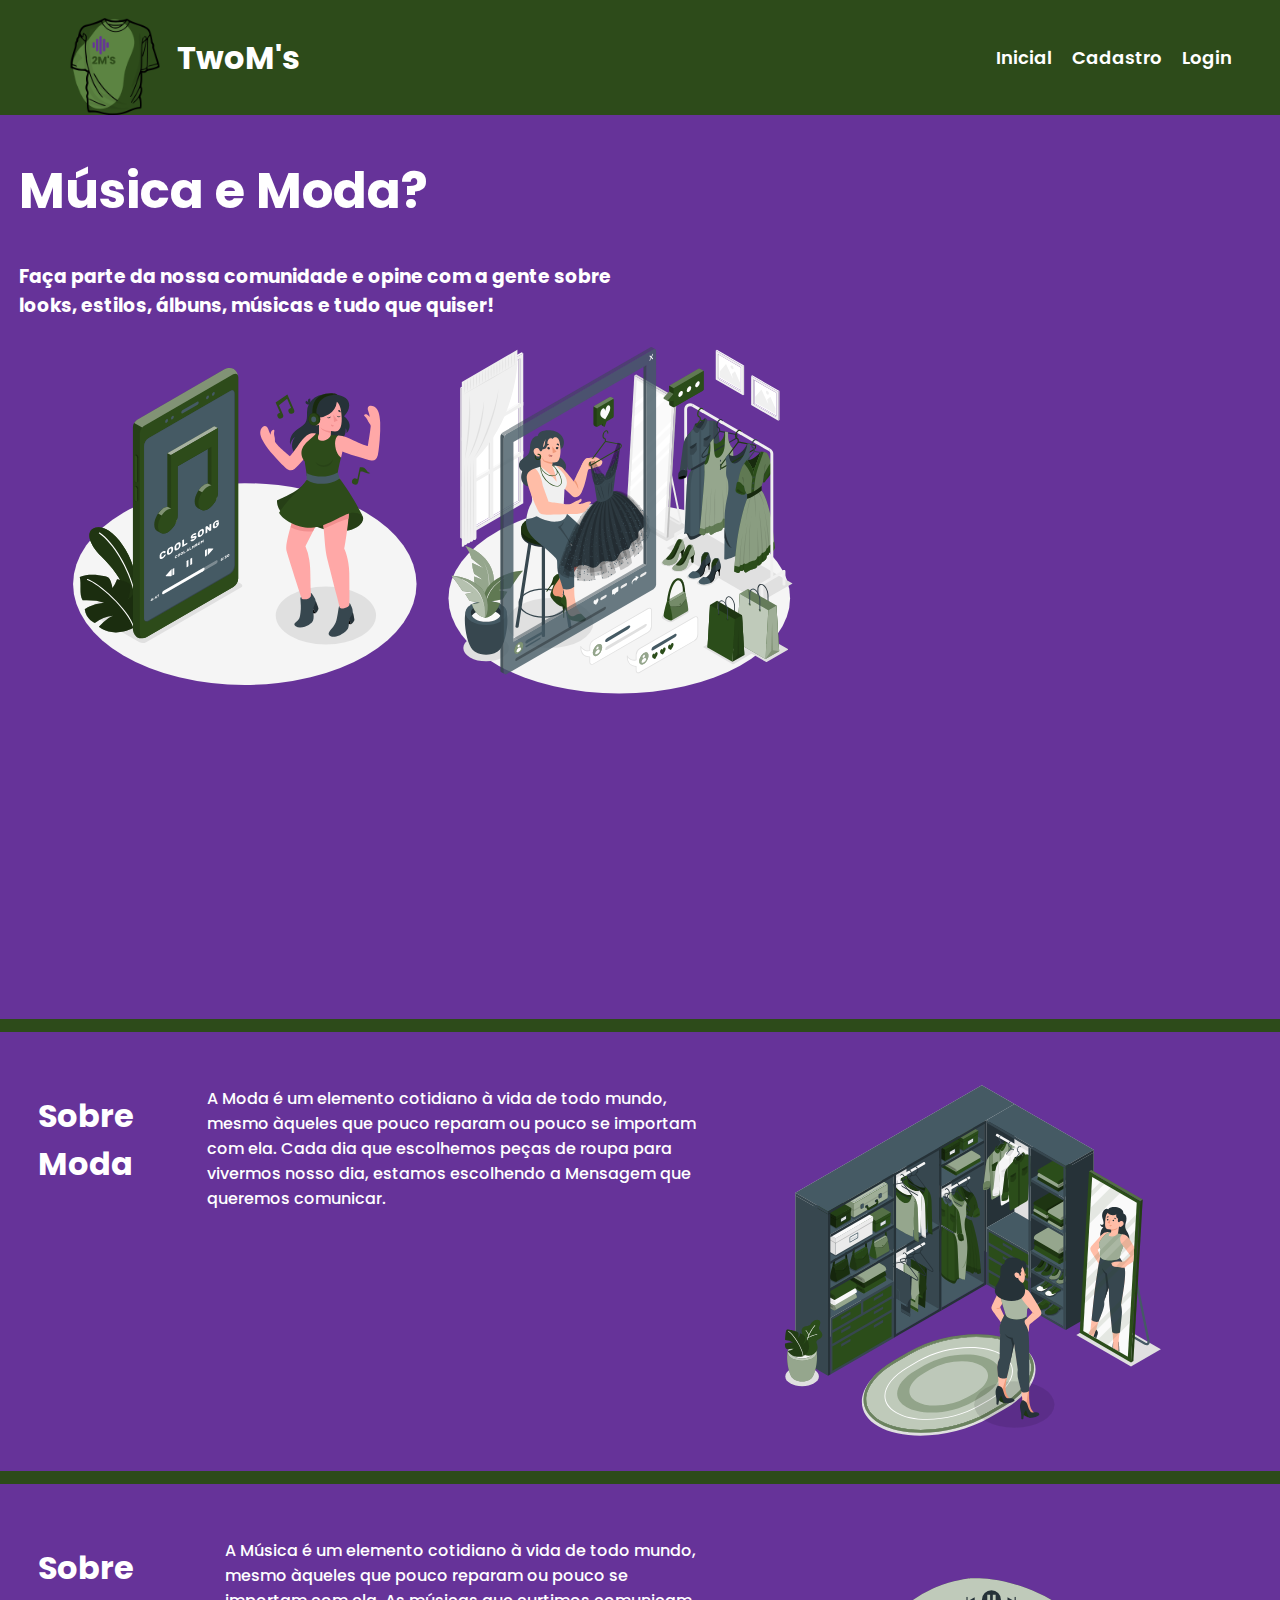
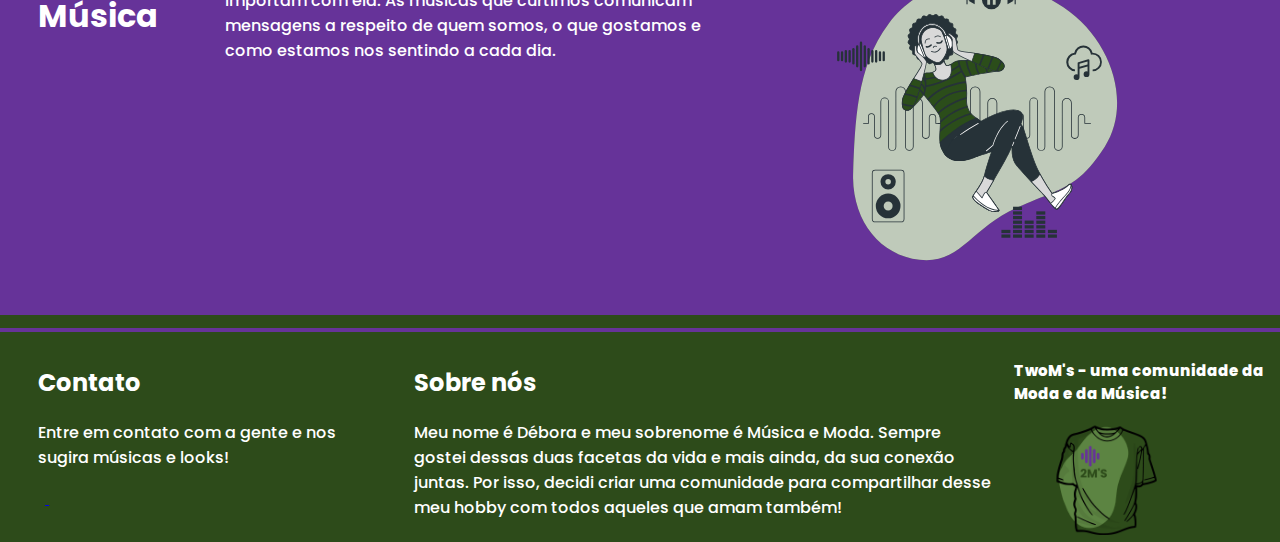
==== commit a9671acf: "posicoes das músicas" ====
--- a/index.html
+++ b/index.html
@@ -15,7 +15,7 @@
                 <img class="logo1" src="imagens\logotipo.png" alt="">
                 <h1 class="nomeProjeto">TwoM's</h1>
             </div>
-            <ul class="navbar">
+            <ul class="navbarHome">
                 <li>
                     <a href="index.html">Inicial</a>
                 </li>
@@ -30,21 +30,21 @@
     </div>
 
     <div class="banner">
-        <div class="textoImgHome">
-            <div class="divTexto">
+        <div class="bannerPrincipal">
+            <div class="textoImgHome">
                 <h1 class="titulo1">Música e Moda? </h1>
                 <h3>Faça parte da nossa comunidade e opine com a gente sobre looks, estilos, álbuns, músicas e tudo que quiser!</h3>
+                <div class="divImagem">
+                    <img class="img" src="imagens\Music-amico.svg" alt="">
+                    <img class="img"src="imagens\Fashion blogging-amico.svg" alt=""> 
+                </div>
             </div>
-            <div class="divImagem">
-                <img class="img" src="imagens\Music-amico.svg" alt="">
-                <img class="img"src="imagens\Fashion blogging-amico.svg" alt=""> 
-            </div>
-        </div>
             <div class="divSongsHome">
                 <iframe class="songsHome"style="border-radius:12px" src="https://open.spotify.com/embed/track/4n7jnSxVLd8QioibtTDBDq?utm_source=generator&theme=0" width="40%" height="80" frameBorder="0" allowfullscreen="" allow="autoplay; clipboard-write; encrypted-media; fullscreen; picture-in-picture"></iframe>
                 <iframe class="songsHome"style="border-radius:12px" src="https://open.spotify.com/embed/track/661Ns9G25zHdih4qVshBO7?utm_source=generator&theme=0" width="40%" height="80" frameBorder="0" allowfullscreen="" allow="autoplay; clipboard-write; encrypted-media; fullscreen; picture-in-picture"></iframe>
                 <iframe class="songsHome"style="border-radius:12px" src="https://open.spotify.com/embed/track/2WnAKZefdRHxtBEkRjFOHC?utm_source=generator&theme=0" width="40%" height="80" frameBorder="0" allowfullscreen="" allow="autoplay; clipboard-write; encrypted-media; fullscreen; picture-in-picture"></iframe>
             </div>
+        </div>
     </div>
     
     <div class="divPrincipalModa">
--- a/style.css
+++ b/style.css
@@ -43,13 +43,13 @@
 .header .container {
     justify-content: space-between;
 }
-.navbar {
+.navbarHome {
     color: white;
     display: flex;
     align-items: center;
-    justify-content: space-between;
+    justify-content: space-around;
     list-style: none;
-    width: 40%;
+    width: 20%;
     padding-right: 3%;
 }
 
@@ -57,23 +57,10 @@
     text-decoration: none;
     font-weight: 600;
     color: white;
-    padding: 1%;
     width: 100px;
     margin-right: 2%;
     font-size: 18px;
 }
-.btnTrilha {
-    background-color: #2d4b1a00;
-    font-family: 'poppins';
-    font-weight: 600;
-    color: white;
-    border: none;
-    text-decoration: none;
-    padding: 1%;
-    width: 100px;
-    margin-right: 2%;
-    font-size: 18px;
-}
 
 .banner {
     color: white;
@@ -82,37 +69,39 @@
     height: 100vh;
 
 }
+.bannerPrincipal {
+    width: 100%;
+    height: 100vh;
+    display: flex;
+}
 .textoImgHome {
-    display: block;
-}
-.divTexto {
-    width: 40%;
-    height: 30%;
-    padding-left: 3%;
+    width: 50%;
 }
 .titulo1 {
     font-size: 50px;
-    padding-top:3% ;
+    padding-left: 3%;
 }
 h3 {
     padding-left: 3%;
 }
 .divImagem {
-    width: 60%;
+    width: 50%;
     height: 40%;
+    padding-left: 10%;
     display: flex;
 }
 .img {
     width: 40vw;
     height: 40vh;
+    padding-right: 5%;
 }
 .divSongsHome {
-    width: 40%;
+    padding-top: 10%;
+    padding-left: 20%;
+    width: 30%;
 }
 .songsHome {
-    width: 40%;
-    padding-top: 3%;
-    padding-left: 5%;
+    width: 70%;
 }
 
 
@@ -309,6 +298,15 @@
 
 
 /*INTERACOES.HTML*/
+.navbar2 {
+    color: white;
+    display: flex;
+    align-items: center;
+    justify-content: space-between;
+    list-style: none;
+    width: 40%;
+    padding-right: 3%;
+}
 .bannerInteracoes {
     width: 100%;
     height: 100%;
@@ -370,6 +368,7 @@
     font-size: 15px;
     padding:1%;
     border: #2D4B1A 4px solid;
+    resize: none;
 
 }
 .btnPublicar {
@@ -407,25 +406,26 @@
 }
 .enq1 {
     background-color:antiquewhite ;
-    width: 70%;
-    margin-left: 3%;
+    width: 85%;
+    height: 60vh;
+    margin-left: 5%;
     display: flex;
 }
 .imgPerguntaEnq1 {
+    display: flex;
     flex-direction: column;
 }
 .imgEnq1 {
-    width: 40%;
-    height: 35vh;
-    padding-top: 2%;
-    padding-left: 3%;
-    border-radius: 5%;
+    width: 55%;
+    height: 40vh;
+    padding-top: 10%;
+    padding-left: 25%;
 }
 .perguntaEnq1 {
-    width: 50%;
+    width: 100%;
     height: 5%;
-    font-size: 15px;
-    padding-left: 1%;
+    font-size: 20px;
+    padding-left: 2%;
     margin-top: 3%;
 }
 .opcoesEnq1 {
@@ -439,15 +439,8 @@
     flex-direction: column;
     
 }
-.selEnq1 {
-    margin-top: 30%;
-    margin-right: 50%;
-    width: 60%;
-    height: 8%;
-}
-.capasEnq {
-    width: 40%;
-
+.musica1 {
+    border: #2D4B1A 10px;
 }
 li {
     font-weight: 600;
